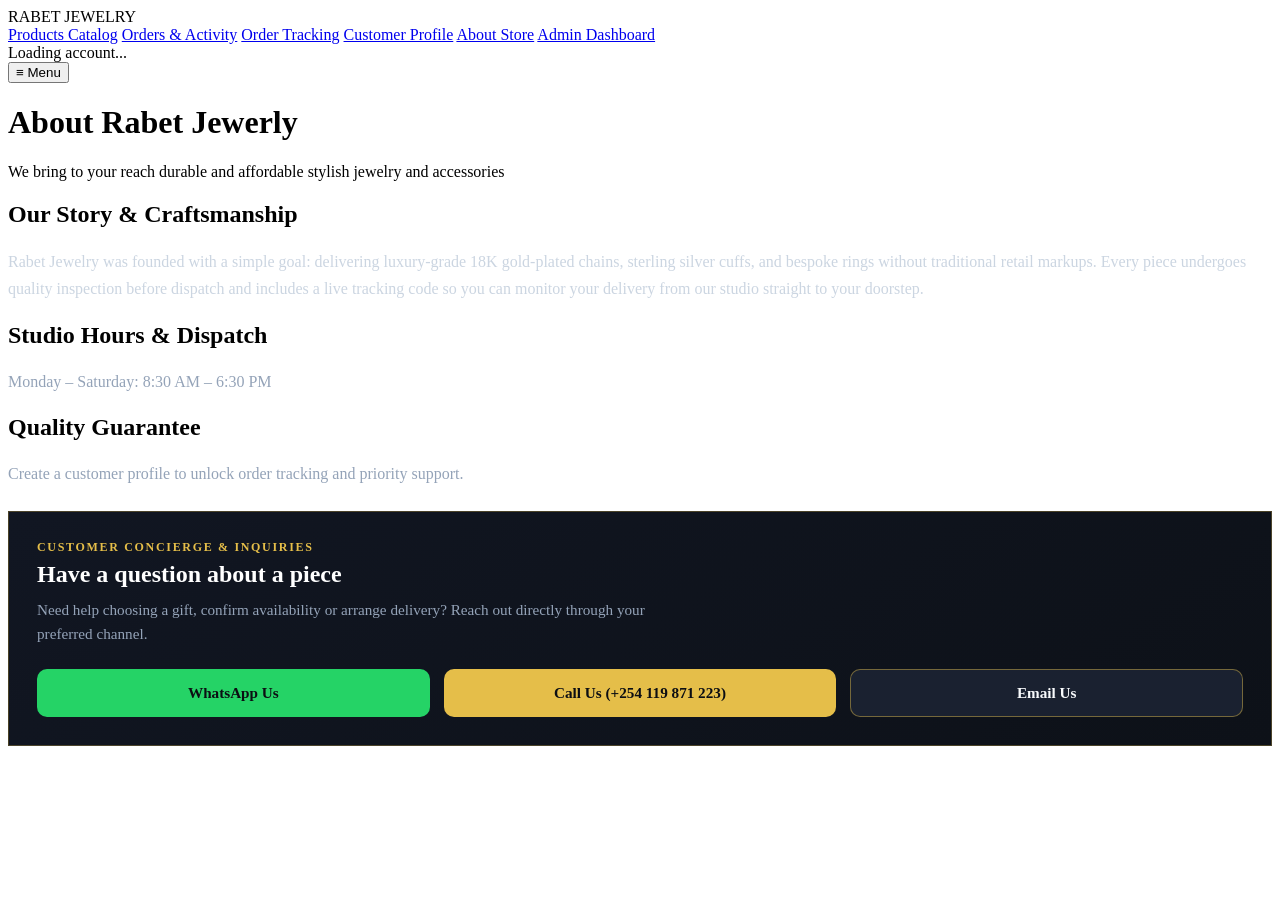
==== about.html @ 6e12a9fc "Add files via upload Upload Rabet Jewelry storefront" ====
<!DOCTYPE html>
<html lang="en">
<head>
    <meta charset="UTF-8">
    <meta name="viewport" content="width=device-width, initial-scale=1.0">
    <title>About Store | Rabet Jewlry</title>
    <link rel="stylesheet" href="css/style.css">
</head>
<body>
    <aside class="sidebar">
        <div class="brand">RABET JEWELRY</div>
        <nav class="nav-links">
            <a href="index.html">Products Catalog</a>
            <a href="orders.html">Orders & Activity</a>
            <a href="track.html">Order Tracking</a>
            <a href="profile.html">Customer Profile</a>
            <a href="about.html" class="active">About Store</a>
            <a href="admin.html" class="admin-link">Admin Dashboard</a>
        </nav>
        <div class="user-badge" id="sidebar-user">Loading account...</div>
    </aside>

    <main class="main-content">
        <button type="button" id="sidebar-toggle" class="menu-toggle">≡ Menu</button>
        <h1>About Rabet Jewerly</h1>
        <p class="subtitle">We bring to your reach durable and affordable stylish jewelry and accessories</p>

        <div class="card">
            <h2>Our Story & Craftsmanship</h2>
            <p style="line-height:1.7; color:#cbd5e1;">
                Rabet Jewelry was founded with a simple goal: delivering luxury-grade 18K gold-plated chains, sterling silver cuffs, and bespoke rings without traditional retail markups. Every piece undergoes quality inspection before dispatch and includes a live tracking code so you can monitor your delivery from our studio straight to your doorstep.
            </p>
        </div>

        <div class="grid-2">
            <div class="card">
                <h2>Studio Hours & Dispatch</h2>
                <p style="color:#94a3b8; line-height:1.6;">
                    Monday – Saturday: 8:30 AM – 6:30 PM
                </p>
            </div>
            <div class="card">
                <h2>Quality Guarantee</h2>
                <p style="color:#94a3b8; line-height:1.6;">
                    Create a customer profile to unlock order tracking and priority support.
                </p>
            </div>
        </div>

        <section class="card" style="margin-top: 24px; padding: 28px; border: 1px solid rgba(229, 190, 73, 0.28); background: linear-gradient(145deg, #111622 0%, #0d1118 100%)">
            <div style="font-size: 0.75rem; font-weight: 700; letter-spacing: 0.14em; text-transform: uppercase; color: #e5be49; margin-bottom:6px;">
                Customer Concierge &amp; Inquiries
            </div>
            <h2 style="margin: 0 0 10px; font-size: 1.5rem; color: #ffffff;">
                Have a question about a piece
            </h2>
            <p style="margin: 0 0 22px; color: #94a3b8; font-size: 0.95rem; line-height: 1.6; max-width: 620px;">
                Need help choosing a gift, confirm availability or arrange delivery? Reach out directly through your preferred channel.
            </p>

            <div style="display: grid; grid-template-columns: repeat(auto-fit, minmax(200px, 1fr)); gap: 14px;">
                <a
                   href="https://wa.me/254119871223?text=Hello%20Rabet%20Jewelry%2C%20I%20have%20an%20inquiry%20about%20one%20of%20your%20piece."
                   target="_blank"
                   rel="noopener noreferrer"
                   style="display: flex; align-items: center; justify-content:center; gap:10px; padding: 14px 18px; border-radius:10px; background: #25d366; color: #0c0e13; font-weight: 700; font-size: 0.95rem; text-decoration: none;"
                >
                   <span>WhatsApp Us</span>
                </a>

                <a
                   href="tel:+254119871223"
                   style="display: flex; align-items: center; justify-content: center; gap: 10px; padding: 14px 18px; border-radius: 10px; background: #e5be49; color: #0c0e13; font-weight: 700; font-size: 0.95rem; text-decoration: none;"
                >
                   <span>Call Us (+254 119 871 223)</span>
                </a>

                <a
                   href="mailto:basilosieko@gmail.com?subject=Jewelry%20Inquiry%20-%20Rabet%20Jewery"
                   style="display: flex; align-items: center; justify-content: center; gap: 10px; padding: 14px 18px; border-radius: 10px; background: #1a2130; color: #f8fafc; border: 1px solid rgba(229, 190, 73, 0.45); font-weight: 700; font-size: 0.95rem; text-decoration: none;"
                >
                   <span>Email Us</span>
                </a>
            </div>
        </section>
    </main>

    <script type="module" src="./js/firebase-config.js"></script>


    <script>
        const sidebarToggle = document.getElementById("sidebar-toggle");
        const sidebarEl = document.querySelector(".sidebar");
        const mainEl = document.querySelector(".main-content");

        if (sidebarToggle && sidebarEl && mainEl) {
            sidebarToggle.addEventListener("click", () => {
                sidebarEl.classList.toggle("closed");
                mainEl.classList.toggle("expanded");
            });
        }
    </script>
</body>
</html>
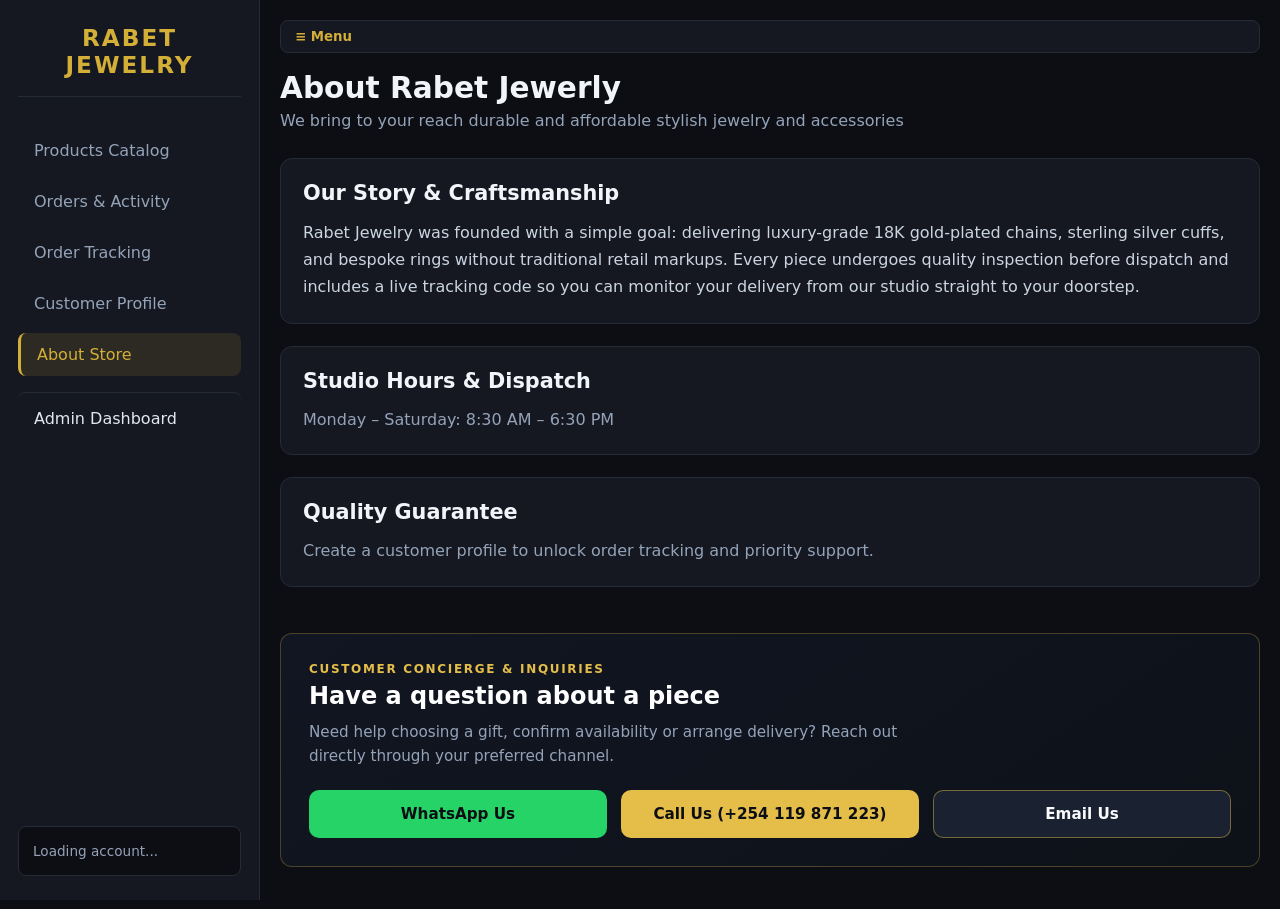
==== commit b81bc3ca: "Update about.html" ====
--- a/about.html
+++ b/about.html
@@ -4,7 +4,7 @@
     <meta charset="UTF-8">
     <meta name="viewport" content="width=device-width, initial-scale=1.0">
     <title>About Store | Rabet Jewlry</title>
-    <link rel="stylesheet" href="css/style.css">
+    <link rel="stylesheet" href="style.css">
 </head>
 <body>
     <aside class="sidebar">
@@ -85,7 +85,7 @@
         </section>
     </main>
 
-    <script type="module" src="./js/firebase-config.js"></script>
+    <script type="module" src=".firebase-config.js"></script>
 
 
     <script>
@@ -101,4 +101,4 @@
         }
     </script>
 </body>
-</html>+</html>
--- a/style.css
+++ b/style.css
@@ -0,0 +1,553 @@
+:root {
+    --bg-dark: #0c0e13;
+    --bg-panel: #151821;
+    --bg-card-hover: #1b1f2b;
+    --border: #262b38;
+    --gold: #d4af37;
+    --gold-hover: #e6c24d;
+    --text-main: #f1f5f9;
+    --text-muted: #94a3b8;
+    --success: #10b981;
+    --danger: #ef4444;
+    --info: #3b82f6;
+}
+
+*{
+    box-sizing: border-box;
+    margin: 0;
+    padding: 0;
+    font-family: 'Segeo UI', system-ui, system-ui, -apple-system, sans-serif;
+}
+
+body {
+    background-color: var(--bg-dark);
+    color: var(--text-main);
+    display: flex;
+    min-height: 100vh;
+}
+
+.sidebar {
+    width: 260px;
+    background: var(--bg-panel);
+    border-right: 1px solid var(--border);
+    padding: 24px 18px;
+    display: flex;
+    flex-direction: column;
+    position: fixed;
+    height: 100vh;
+    overflow-y: auto;
+    transition: transform 0.25s ease;
+    margin-left: 0.25 ease;
+}
+
+.brand {
+    color: var(--gold);
+    font-size: 1.45rem;
+    font-weight: 800;
+    letter-spacing: 2px;
+    margin-bottom: 32px;
+    text-align: center;
+    border-bottom: 1px solid var(--border);
+    padding-bottom: 18px;
+}
+
+.nav-links a {
+    display: block;
+    color: var(--text-muted);
+    text-decoration: none;
+    padding: 12px 16px;
+    border-radius: 8px;
+    margin-bottom: 8px;
+    font-weight: 500;
+    transition: all 0.2s ease;
+}
+
+.nav-links a:hover,
+.nav-links a.active {
+    background: rgba(212, 175, 55, 0.12);
+    color: var(--gold);
+    border-left: 3px solid var(--gold);
+}
+
+.nav-links a.admin-link {
+    margin-top: 16px;
+    border-top: 1px solid var(--border);
+    padding-top: 16px;
+    color: #e2e8f0;
+}
+
+.user-badge {
+    margin-top: auto;
+    padding: 14px;
+    background: var(--bg-dark);
+    border: 1px solid var(--border);
+    border-radius: 8px;
+    font-size: 0.85rem;
+    color: var(--text-muted);
+    line-height: 1.5;
+}
+
+.main-content {
+    margin-left: 260px;
+    flex: 1;
+    display: flex;
+    flex-direction: column;
+    min-width: 0;
+    padding: 20px;
+    max-width: 1250px;
+    transition: margin-left 0.25s ease;
+}
+
+h1 {
+    font-size: 1.85rem;
+    margin-bottom: 6px;
+}
+
+h2 {
+    font-size: 1.3rem;
+    margin-bottom: 14px;
+}
+
+.subtitle {
+    color: var(--text-muted);
+    margin-bottom: 28px;
+}
+
+.card {
+    background: var(--bg-panel);
+    border: 1px solid var(--border);
+    border-radius: 12px;
+    padding: 22px;
+    margin-bottom: 22px;
+}
+
+.product-img {
+    width: 100%;
+    height: 210px;
+    object-fit: cover;
+    border-radius: 8px;
+    margin-bottom: 14px;
+    background: #1f2430;
+}
+
+.price {
+    color: var(--gold);
+    font-size: 1.25rem;
+    font-weight: 700;
+    margin: 10px 0;
+}
+
+.btn {
+    background: var(--gold);
+    color: #0c0e13;
+    border: none;
+    padding: 11px 18px;
+    border-radius: 8px;
+    font-weight: 700;
+    cursor: pointer;
+    width: 100%;
+    transition: 0.2s;
+    font-size: 0.95rem;
+}
+
+.btn:hover {
+    background: var(--gold-hover);
+}
+
+.btn-outline {
+    background: transparent;
+    border: 1px solid var(--gold);
+    color: var(--gold);
+}
+
+.btn-outline:hover {
+    background: rgba(212, 175, 55, 0.12);
+}
+
+.btn-danger {
+    background: var(--danger);
+    color: #fff;
+    padding: 7px 12px;
+    width: auto;
+    font-size: 0.85rem;
+}
+
+input,
+textarea,
+select {
+    width: 100%;
+    padding: 11px;
+    margin: 6px 0 16px;
+    background: var(--bg-dark);
+    border: 1px solid var(--border);
+    color: var(--text-muted);
+    border-radius: 8px;
+    font-size: 0.95rem;
+}
+
+input:focus,
+textarea:focus,
+select:focus {
+    outline: none;
+    border-color: var(--gold);
+}
+
+.badge {
+    display: inline-block;
+    padding: 4px 10px;
+    border-radius: 20px;
+    font-size: 0.78rem;
+    font-weight: 700;
+    background: rgba(212, 175, 55, 0.15);
+    color: var(--gold);
+}
+
+.table-wrapper {
+    overflow-x: auto;
+}
+
+table {
+    width: 100%;
+    border-collapse: collapse;
+    margin-top: 10px;
+}
+
+th,
+td {
+    text-align: left;
+    padding: 12px;
+    border-bottom: 1px solid var(--border);
+    font-size: 0.92rem;
+}
+
+th {
+    color: var(--gold);
+    font-weight: 600;
+}
+
+.menu-toggle {
+    display: inline-flex;
+    align-items: center;
+    gap: 8px;
+    background: var(--bg-panel);
+    color: var(--gold);
+    border: 1px solid var(--border);
+    padding: 8px 14px;
+    border-radius: 8px;
+    font-weight: 700;
+    cursor: pointer;
+    margin-bottom: 18px;
+}
+
+.menu-toggle:hover {
+    border-color: var(--gold);
+}
+
+.sidebar.closed {
+    transform: translateX(-100%);
+} 
+
+.sidebar.closed + .storefront-page,
+.storefront-page.expanded {
+    margin-left: 0;
+    width: 100%;
+}
+
+.storefront-page {
+    flex: 1;
+    min-height: 100vh;
+    margin-left: 0;
+    width: 100%;
+    max-width: 100%;
+    min-width: 0;
+    background: #0c0d10;
+    color: #f1f5f9;
+    box-sizing: border-box;
+    margin-left: 260px;
+    transition: margin-left 0.25s ease;
+}
+
+.store-topbar {
+    display: flex;
+    justify-content: space-between;
+    align-items: center;
+    padding: 14px 28px;
+    background: #0c0d10;
+}
+
+.store-brand-link {
+    display: inline-flex;
+    align-items: center;
+    gap: 8px;
+    text-decoration: none;
+    color: #e5be49;
+    font-weight: 700;
+    letter-spacing: 2px;
+    font-size: 0.75rem;
+}
+
+.store-logo-img {
+    height: 36px;
+    width: auto;
+    object-fit: contain;
+}
+
+.cart-pill-btn {
+    display: inline-flex;
+    align-items: center;
+    gap: 6px;
+    padding: 6px 14px;
+    border-radius: 999px;
+    background: #14161c;
+    color: #e5be49;
+    border: 1px solid rgba(229, 190, 73, 0.55);
+    font-size: 0.72rem;
+    font-weight: 700;
+    letter-spacing: 1px;
+    cursor: pointer;
+}
+
+.store-hero {
+    text-align: center;
+    padding: 18px 20px 28px;
+    border-bottom: 1px solid rgba(255, 255, 255, 0.08);
+    width: 100%;
+    max-width: 100%;
+    box-sizing: border-box;
+}
+
+.store-hero-title-row {
+    display: flex;
+    justify-content: center;
+    align-items: center;
+    gap: 14px;
+    flex-wrap: wrap;
+}
+
+.hero-icon {
+    font-size: 1.6rem;
+    color: #e5be49;
+}
+
+.store-hero-title {
+    margin: 0;
+    font-family: Georgia, 'Times New Roman', serif;
+    font-size: clamp(2rem, 4.5vw, 3.2rem);
+    letter-spacing: 3px;
+    color: #e5be49;
+    font-weight: 600;
+}
+
+.store-hero-subtitle {
+    margin: 8px 0 22px;
+    font-size: 0.72rem;
+    letter-spacing: 2.2px;
+    text-transform: uppercase;
+    color: #94a3b8;
+}
+
+.collection-pills {
+    display: flex;
+    justify-content: center;
+    gap: 10px;
+    margin-bottom: 16px;
+    flex-wrap: wrap;
+}
+
+.pill-btn {
+    padding: 6px 16px;
+    border-radius: 999px;
+    border: 1px solid rgba(255, 255, 255, 0.14);
+    background: #16181f;
+    color: #cbd5e1;
+}
+
+.pill-btn.active {
+    background: #e5be49;
+    color: #0c0d10;
+    border-color: #e5be49;
+}
+
+.search-wrap {
+    max-width: 520px;
+    margin: 0 auto 16px;
+}
+
+.store-search-input {
+    width: 100%;
+    padding: 10px 16px;
+    border-radius: 999px;
+    border: 1px solid rgba(255, 255, 255, 0.14);
+    background: #14161c;
+    color: #f8fafc;
+    font-size: 0.85rem;
+    box-sizing: border-box;
+}
+
+.category-pills {
+    display: flex;
+    justify-self: center;
+    gap: 8px;
+    flex-wrap: wrap;
+}
+
+.cat-pill {
+    padding: 5px 12px;
+    border-radius: 999px;
+    border: 1px solid rgba(255, 255, 255, 0.12);
+    background: #14161c;
+    color: #cbd5e1;
+    font-size: 0.68rem;
+    letter-spacing: 1px;
+    text-transform: uppercase;
+    cursor: pointer;
+}
+
+.cat-pill.active {
+    background: #e5be49;
+    color: #0c0d10;
+    border-color: #e5be49;
+    font-weight: 700;
+}
+
+.store-main {
+    flex: 1;
+    min-width: 0;
+    overflow-x: clip;
+    padding: 24px 28px 48px;
+}
+
+.catalog-grid {
+    display: grid; 
+    grid-template-columns: repeat(5, minmax(0, 1fr));
+    gap: 16px;
+    width: 100%;
+    min-width: 0;
+}
+
+@media (max-width: 1100px) {
+    .catalog-grid {
+        grid-template-columns: repeat(3, minmax(0, 1fr));
+    }
+}
+
+@media (max-width: 680px) {
+    .catalog-grid {
+        grid-template-columns: repeat(2, minmax(0, 1fr));
+    }
+}
+
+.catalog-card {
+    background: #12141a;
+    border: 1px solid rgba(255, 255, 255, 0.08);
+    border-radius: 8px;
+    padding: 12px;
+    display: flex;
+    flex-direction: column;
+    gap: 6px;
+    min-width: 0;
+}
+
+.catalog-card-img {
+    width: 100%;
+    height: 150px;
+    object-fit: cover;
+    border-radius: 6px;
+    background: #1b1e26;
+}
+
+.catalog-ref {
+    font-size: 0.65rem;
+    letter-spacing: 1px;
+    text-transform: uppercase;
+    color: #e5be49;
+    margin-top: 6px;
+}
+
+.catalog-cat {
+    font-size: 0.72rem;
+    color: #94a3b8;
+}
+
+.catalog-name {
+    margin: 0;
+    font-size: 0.9rem;
+    font-weight: 700;
+    color: #f8fafc;
+}
+
+.catalog-price {
+    font-size: 0.85rem;
+    font-weight: 700;
+    color: #e5be49;
+}
+
+.catalog-desc {
+    margin: 0;
+    font-size: 0.74rem;
+    color: #94a3b8;
+    line-height: 1.35;
+}
+
+.cart-drawer {
+    position: fixed;
+    top: 60px;
+    right: 24px;
+    width: min(360px, calc(100vw - 32px));
+    background: #14161d;
+    border: 1px solid rgba(229, 190, 73, 0.45);
+    border-radius: 12px;
+    padding: 18px;
+    z-index: 50;
+    box-shadow: 0 18px 40px rgba(0, 0, 0, 0.65);
+}
+
+.cart-drawer.is-hidden {
+    display: none;
+}
+
+.cart-drawer-header {
+    display: flex;
+    justify-content: space-between;
+    align-items: center;
+    margin-bottom: 12px;
+}
+
+.checkout-fields {
+    display: grid;
+    gap: 10px;
+    margin-top: 12px;
+}
+
+.checkout-fields input {
+    padding: 9px 12px;
+    border-radius: 6px;
+    border: 1px solid rgba(255, 255, 255, 0.14);
+    background: #0d0f14;
+    color: #f8fafc;
+}
+
+.checkout-submit-btn {
+    padding: 10px 14px;
+    border-radius: 6px;
+    border: none;
+    background: #e5be49;
+    color: #0c0d10;
+    font-weight: 700;
+    cursor: pointer;
+}
+
+@media (max-width: 768px) {
+    .sidebar {
+        position: fixed; 
+        top: 0;
+        left: 0;
+        z-index: 100;
+        width: 260px;
+        height: 100vh;
+    }
+    .main-content {
+        margin-left: 0;
+        padding: 100%;
+    }
+}
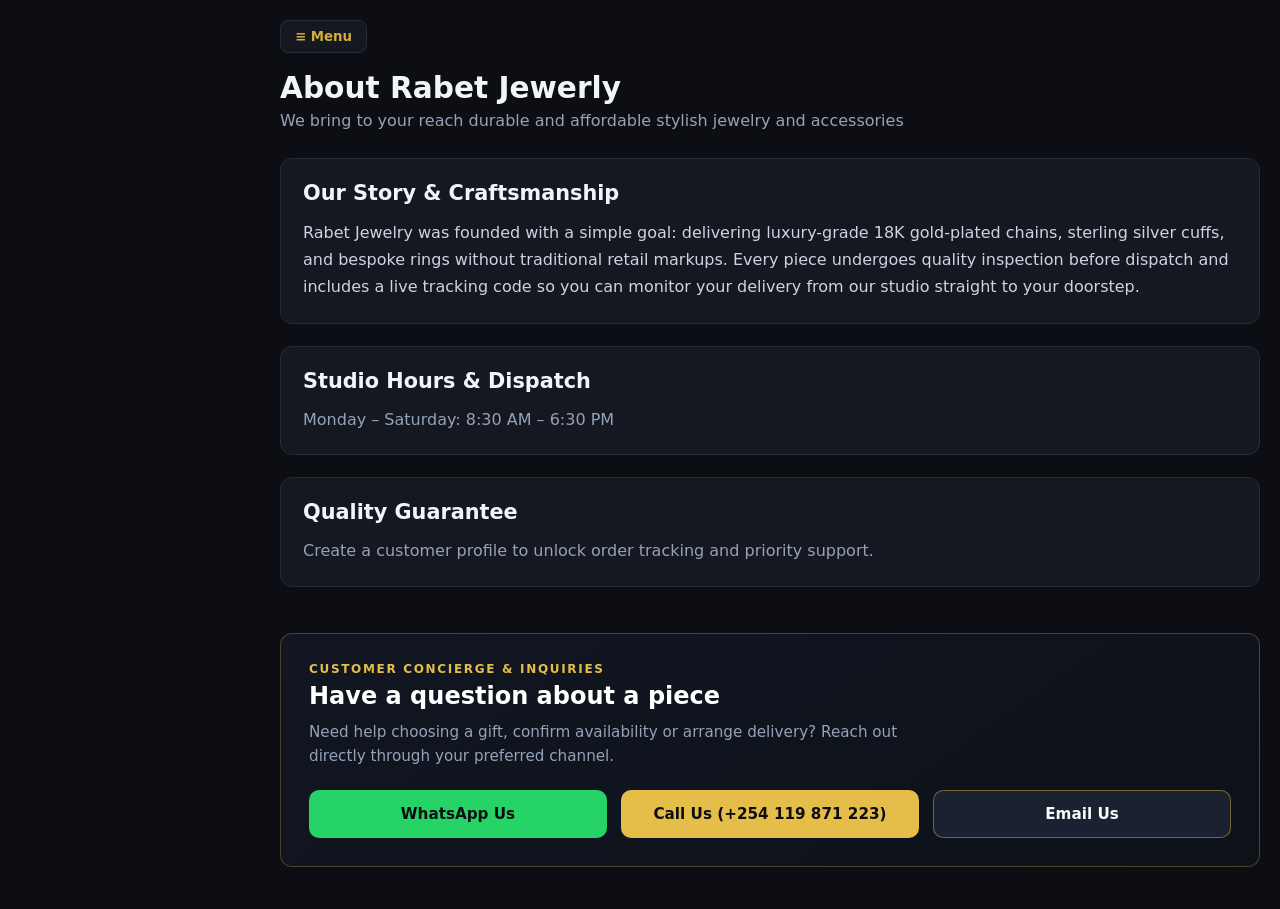
==== commit b2811d9d: "Fix HTML encoding issues in about.html" ====
--- a/about.html
+++ b/about.html
@@ -4,10 +4,11 @@
     <meta charset="UTF-8">
     <meta name="viewport" content="width=device-width, initial-scale=1.0">
     <title>About Store | Rabet Jewlry</title>
+    <link rel="icon" type="image/jpeg" href="logo.jpeg">
     <link rel="stylesheet" href="style.css">
 </head>
 <body>
-    <aside class="sidebar">
+    <aside class="sidebar closed">
         <div class="brand">RABET JEWELRY</div>
         <nav class="nav-links">
             <a href="index.html">Products Catalog</a>
--- a/style.css
+++ b/style.css
@@ -237,6 +237,9 @@
     font-weight: 700;
     cursor: pointer;
     margin-bottom: 18px;
+    height: auto;
+    align-self: flex-start;
+    width: fit-content;
 }
 
 .menu-toggle:hover {
@@ -425,13 +428,13 @@
     min-width: 0;
 }
 
-@media (max-width: 1100px) {
+@media (max-width: 100%) {
     .catalog-grid {
         grid-template-columns: repeat(3, minmax(0, 1fr));
     }
 }
 
-@media (max-width: 680px) {
+@media (max-width: 100%) {
     .catalog-grid {
         grid-template-columns: repeat(2, minmax(0, 1fr));
     }
@@ -550,4 +553,4 @@
         margin-left: 0;
         padding: 100%;
     }
-}+}
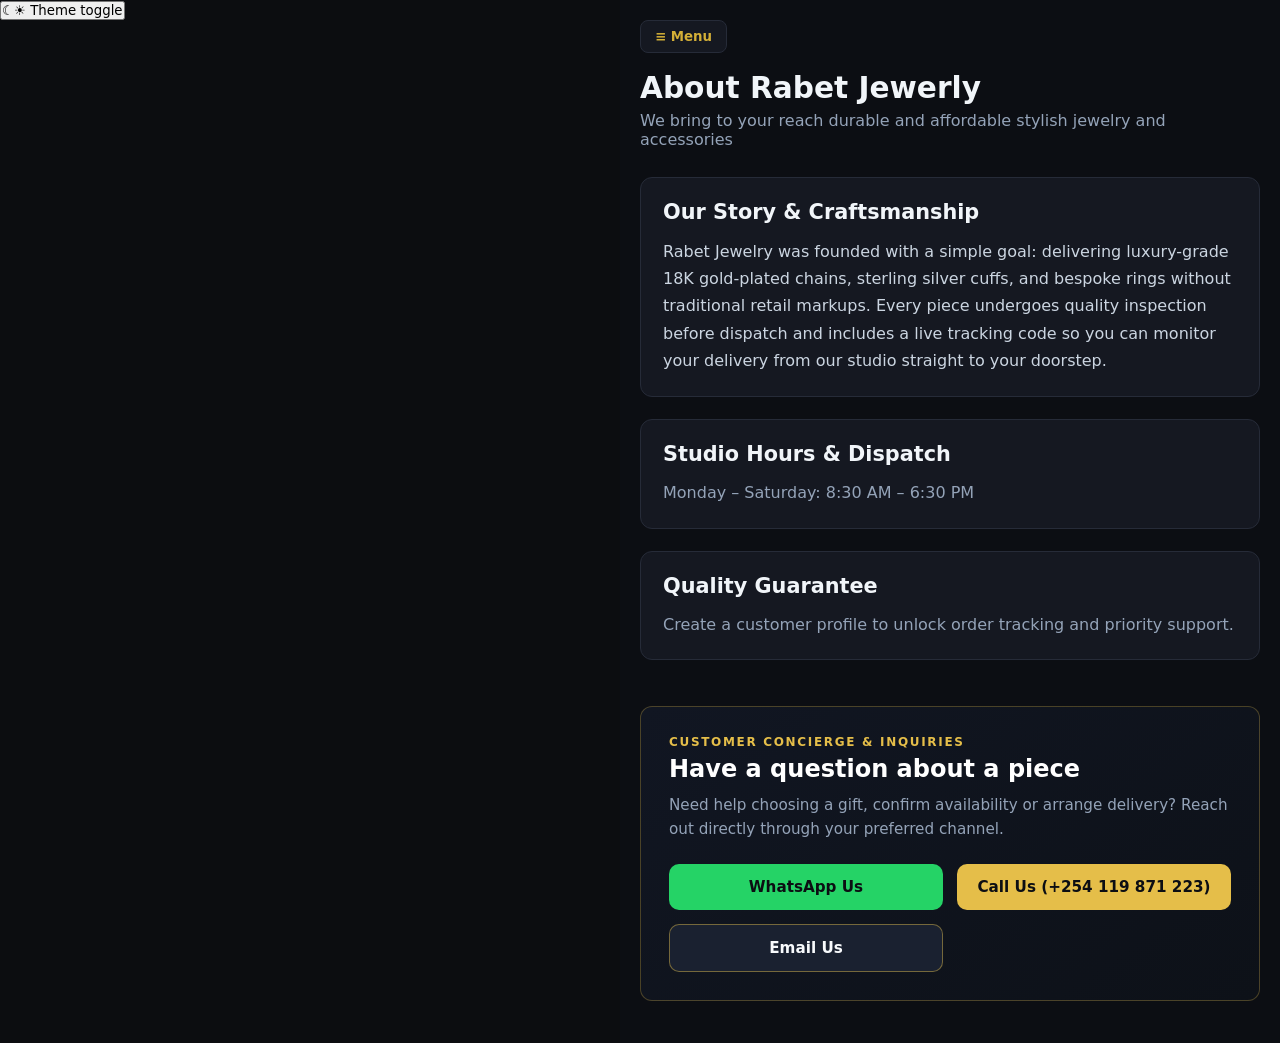
==== commit ca42114c: "Add theme toggle button to about page Added theme toggle button to the storefront page." ====
--- a/about.html
+++ b/about.html
@@ -8,7 +8,7 @@
     <link rel="stylesheet" href="style.css">
 </head>
 <body>
-    <aside class="sidebar closed">
+    <aside class="sidebar closed" id="sidebar">
         <div class="brand">RABET JEWELRY</div>
         <nav class="nav-links">
             <a href="index.html">Products Catalog</a>
@@ -20,6 +20,12 @@
         </nav>
         <div class="user-badge" id="sidebar-user">Loading account...</div>
     </aside>
+
+    <div class="storefront-page">
+          <button type="button" id="theme-toggle" class="theme-toggle-btn" aria-label="Switch color theme">
+                ☾☀︎ Theme toggle
+          </button>
+    </div>
 
     <main class="main-content">
         <button type="button" id="sidebar-toggle" class="menu-toggle">≡ Menu</button>
--- a/style.css
+++ b/style.css
@@ -38,6 +38,7 @@
     overflow-y: auto;
     transition: transform 0.25s ease;
     margin-left: 0.25 ease;
+    z-index: 1000;
 }
 
 .brand {
@@ -88,7 +89,7 @@
 }
 
 .main-content {
-    margin-left: 260px;
+    margin-left: 0;
     flex: 1;
     display: flex;
     flex-direction: column;
@@ -96,6 +97,7 @@
     padding: 20px;
     max-width: 1250px;
     transition: margin-left 0.25s ease;
+    width: 100%;
 }
 
 h1 {
@@ -240,6 +242,7 @@
     height: auto;
     align-self: flex-start;
     width: fit-content;
+    z-index: 1001;
 }
 
 .menu-toggle:hover {
@@ -247,6 +250,7 @@
 }
 
 .sidebar.closed {
+    display: none;
     transform: translateX(-100%);
 } 
 
@@ -266,7 +270,6 @@
     background: #0c0d10;
     color: #f1f5f9;
     box-sizing: border-box;
-    margin-left: 260px;
     transition: margin-left 0.25s ease;
 }
 
@@ -428,27 +431,59 @@
     min-width: 0;
 }
 
-@media (max-width: 100%) {
+@media (max-width: 1100px) {
     .catalog-grid {
         grid-template-columns: repeat(3, minmax(0, 1fr));
     }
 }
 
-@media (max-width: 100%) {
+@media (max-width: 768px) {
     .catalog-grid {
         grid-template-columns: repeat(2, minmax(0, 1fr));
     }
-}
+
+    .sidebar {
+        position: fixed;
+        top: 0;
+        left: 0;
+        height: 100vh;
+        z-index: 1000;
+    }
+
+    .sidebar.closed {
+        display: none;
+    }
+}
+
+.sidebar:not(.closed) + .storefront-page,
+.sidebar:not(.closed) + .main-content,
+.main-content,
+.main-content.expanded {
+    margin-left: 0;
+    width: 100%;
+    max-width: 100%;
+    min-width: 0;
+    }
 
 .catalog-card {
-    background: #12141a;
-    border: 1px solid rgba(255, 255, 255, 0.08);
-    border-radius: 8px;
+    background: #161922;
+    border: 1px solid rgba(255, 255, 255, 0.22);
+    border-radius: 10px;
     padding: 12px;
     display: flex;
     flex-direction: column;
     gap: 6px;
     min-width: 0;
+    overflow: hidden;
+    box-shadow: 0 6px 18px rgba(0, 0, 0, 0.35);
+}
+
+.catalog-card:hover {
+    background: #1e1e28;
+    color: #ffffff;
+    border-color: rgba(212, 175, 55, 0.6);
+    transform: translateY(-2px);
+    box-shadow: 0 4px 12px rgba(0, 0, 0, 0.3);
 }
 
 .catalog-card-img {
@@ -540,17 +575,10 @@
     cursor: pointer;
 }
 
-@media (max-width: 768px) {
-    .sidebar {
-        position: fixed; 
-        top: 0;
-        left: 0;
-        z-index: 100;
-        width: 260px;
-        height: 100vh;
-    }
-    .main-content {
-        margin-left: 0;
-        padding: 100%;
-    }
-}
+.store-logo-img {
+    height: 95px;
+    width: 95px;
+    border-radius: 50%;
+    object-fit: cover;
+    display: block;
+}
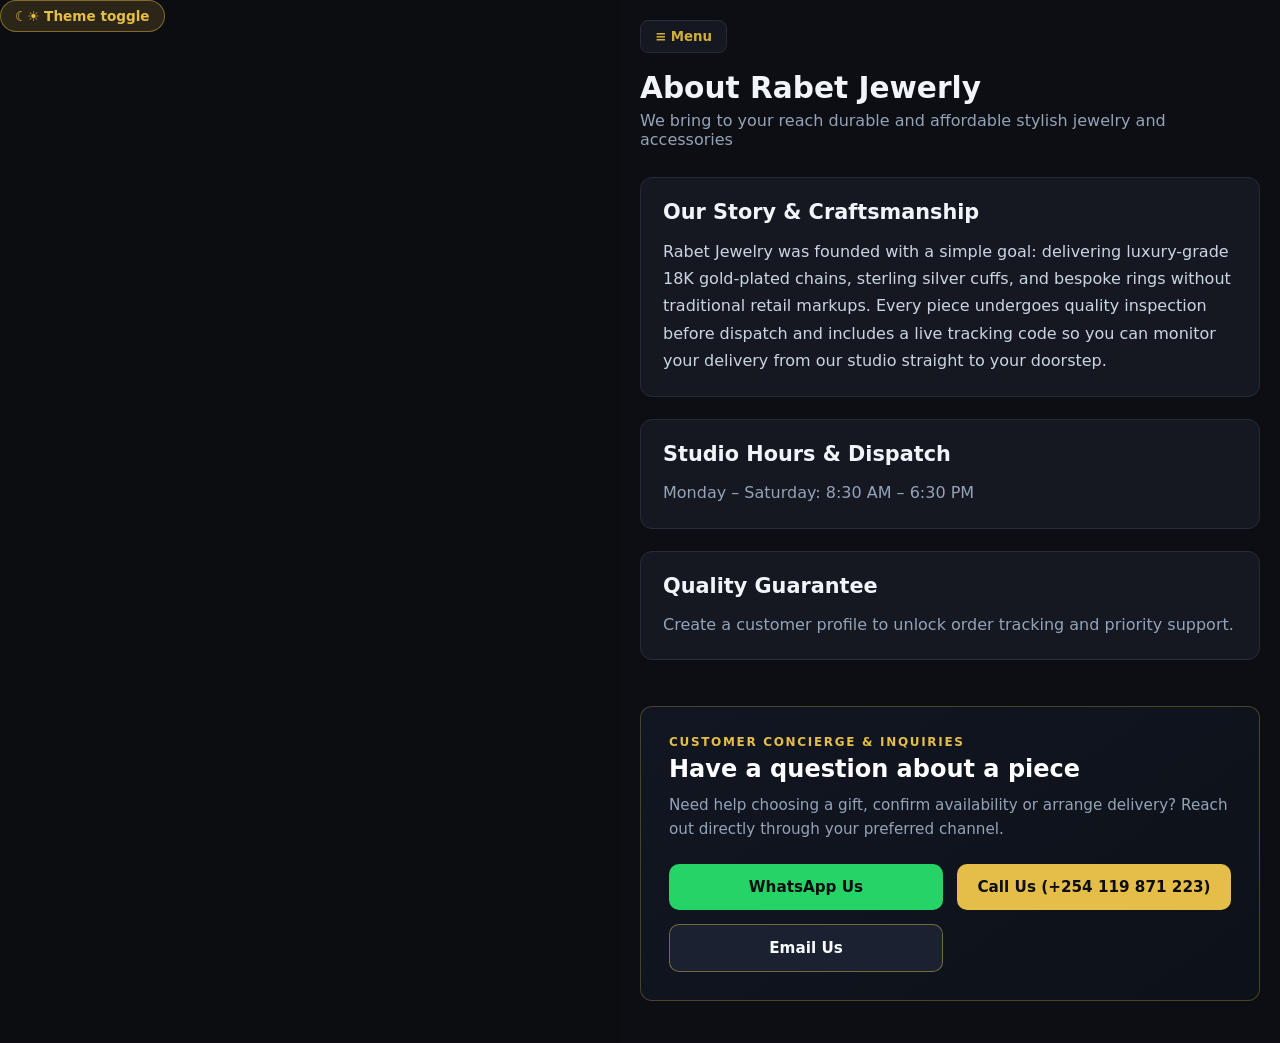
==== commit d828b9e2: "Enhance sidebar and theme toggle features Added theme toggle functionality and improved sidebar beha" ====
--- a/about.html
+++ b/about.html
@@ -106,6 +106,24 @@
                 mainEl.classList.toggle("expanded");
             });
         }
+
+        (function () {
+          const toggleBtn = document.getElementById("theme-toggle");
+          const savedTheme = localStorage.getItem("rabet_theme");
+
+         if (savedTheme === "light" ) {
+            document.body.classList.add("light-theme");
+            if (toggleBtn) toggleBtn.textContent = "🌙 Dark Gold Theme";
+          }
+
+          if (toggleBtn) {
+            toggleBtn.addEventListener("click", () => {
+                const isLight = document.body.classList.toggle("light-theme");
+                localStorage.setItem("rabet_theme", isLight ? "Light" : "dark");
+                toggleBtn.textContent = isLight ? "🌙 Dark Gold Theme" : "☀️Light Theme";
+            });
+           }
+        })();
     </script>
 </body>
 </html>
--- a/style.css
+++ b/style.css
@@ -582,3 +582,86 @@
     object-fit: cover;
     display: block;
 }
+
+.theme-toggle-btn {
+    background: rgba(229, 190, 73, 0.14);
+    color: #e5be49;
+    border: 1px solid rgba(229, 190, 73, 0.45);
+    border-radius: 999px;
+    padding: 7px 14px;
+    font-size: 0.85rem;
+    font-weight: 600;
+    cursor: pointer;
+    transition: all 0.25s ease;
+}
+
+.theme-toggle-btn:hover {
+    background: #e5be49;
+    color: #0c0d10;
+}
+
+body.light-theme,
+body.light-theme .storefront-page {
+    background: #f6f9fc;
+    color: #0f2342;
+}
+
+body.light-theme .store-topbar,
+body.light-theme .sidebar {
+    background: #ffffff;
+    color: #0f2342;
+    border-color: rgba(15, 45, 92, 0.12);
+    box-shadow: 0 4px 18px rgba(15, 45, 92, 0.06);
+}
+
+body.light-theme .theme-toggle-btn {
+    background: #0f2d5c;
+    color: #ffffff;
+    border-color: #0f2d5c;
+}
+
+body.light-theme .theme-toggle-btn:hover {
+    background: #1b4b91;
+    border-color: #1b4b91;
+    color: #ffffff;
+}
+
+body.light-theme .menu-toggle {
+    background: #ffffff;
+    color: #0f2d5c;
+    border: 1px solid rgba(15, 45, 92, 0.25);
+}
+
+body.light-theme .catalog-card {
+    background: #ffffff;
+    border: 1px solid rgba(15, 45, 92, 0.16);
+    box-shadow: 0 8px 22px rgba(15, 45, 92, 0.08);
+    color: #0f2342;
+}
+
+body.light-theme .catalog-cat {
+    color: #3b6cb7;
+}
+
+body.light-theme .catalog-name {
+    color: #0f2342;
+}
+
+body.light-theme .catalog-price {
+    color: #15438a;
+    font-weight: 700;
+}
+
+body.light-theme .catalog-desc {
+    color: #4a5d79;
+}
+
+body.light-theme .checkout-submit-btn {
+    background: #0f2d5c;
+    color: #ffffff;
+    border: 1px solid #0f2d5c;
+}
+
+body.light-theme .checkout-submit-btn:hover {
+    background: #1b4b91;
+}
